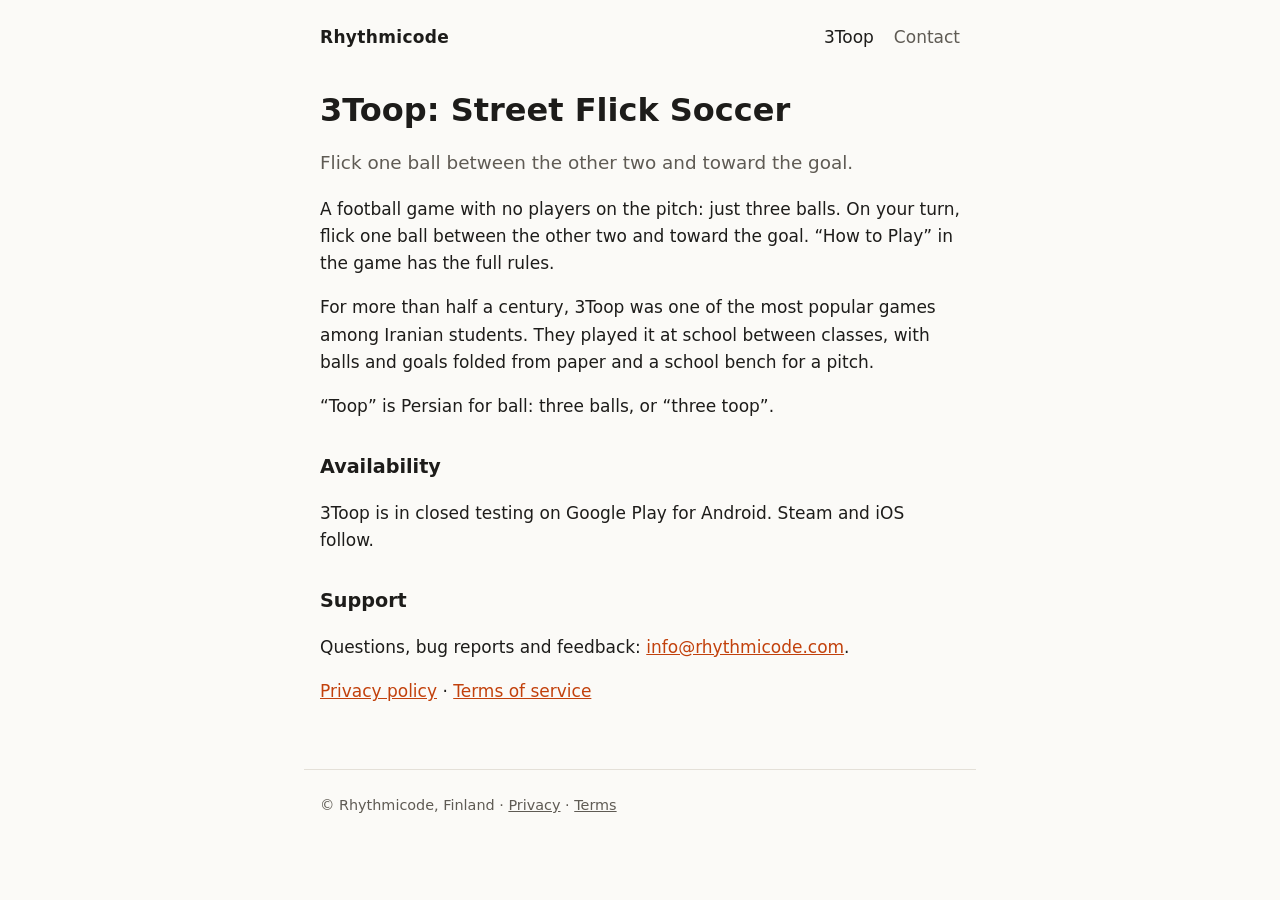
==== 3toop/index.html @ 541743bc "The first site: home, 3Toop page, privacy policy and terms The policy and terms come from the 3Toop " ====
<!doctype html>
<html lang="en">
<head>
  <meta charset="utf-8">
  <meta name="viewport" content="width=device-width, initial-scale=1">
  <title>3Toop: Street Flick Soccer</title>
  <meta name="description" content="A football game with no players on the pitch: just three balls.">
  <link rel="icon" href="/3toop/icon.png">
  <link rel="stylesheet" href="/style.css">
</head>
<body>
  <header>
    <a class="brand" href="/">Rhythmicode</a>
    <nav>
      <a href="/3toop/" aria-current="page">3Toop</a>
      <a href="mailto:info@rhythmicode.com">Contact</a>
    </nav>
  </header>
  <main>
    <h1>3Toop: Street Flick Soccer</h1>
    <p class="lede">Flick one ball between the other two and toward the goal.</p>

    <p>A football game with no players on the pitch: just three balls. On your
    turn, flick one ball between the other two and toward the goal. “How to
    Play” in the game has the full rules.</p>

    <p>For more than half a century, 3Toop was one of the most popular games
    among Iranian students. They played it at school between classes, with
    balls and goals folded from paper and a school bench for a pitch.</p>

    <p>“Toop” is Persian for ball: three balls, or “three toop”.</p>

    <h2>Availability</h2>
    <p>3Toop is in closed testing on Google Play for Android. Steam and iOS
    follow.</p>

    <h2>Support</h2>
    <p>Questions, bug reports and feedback:
    <a href="mailto:info@rhythmicode.com">info@rhythmicode.com</a>.</p>

    <p><a href="/3toop/privacy/">Privacy policy</a> ·
    <a href="/3toop/terms/">Terms of service</a></p>
  </main>
  <footer>
    © Rhythmicode, Finland ·
    <a href="/3toop/privacy/">Privacy</a> ·
    <a href="/3toop/terms/">Terms</a>
  </footer>
</body>
</html>
---- style.css ----
:root {
  --bg: #fbfaf7;
  --fg: #1d1c1a;
  --muted: #5f5b54;
  --accent: #c2410c;
  --rule: #e4e0d8;
  color-scheme: light dark;
}

@media (prefers-color-scheme: dark) {
  :root {
    --bg: #161514;
    --fg: #ecebe7;
    --muted: #a8a49c;
    --accent: #fb923c;
    --rule: #2e2c29;
  }
}

* { box-sizing: border-box; }

body {
  margin: 0;
  background: var(--bg);
  color: var(--fg);
  font: 17px/1.6 system-ui, -apple-system, "Segoe UI", Roboto, sans-serif;
}

main, header, footer {
  max-width: 42rem;
  margin: 0 auto;
  padding: 0 16px;
}

header {
  display: flex;
  justify-content: space-between;
  align-items: baseline;
  flex-wrap: wrap;
  gap: 0.5rem 1.25rem;
  padding-top: 1.5rem;
  padding-bottom: 1.5rem;
}

header .brand {
  font-weight: 700;
  letter-spacing: 0.02em;
  color: var(--fg);
  text-decoration: none;
}

nav { display: flex; gap: 1.25rem; }
nav a { color: var(--muted); text-decoration: none; }
nav a:hover, nav a[aria-current="page"] { color: var(--fg); }

h1 { font-size: 2rem; line-height: 1.2; margin: 1rem 0 0.5rem; }
h2 { font-size: 1.2rem; margin: 2rem 0 0.5rem; }

a { color: var(--accent); }

.lede { font-size: 1.15rem; color: var(--muted); }
.updated { color: var(--muted); font-size: 0.9rem; }

.card {
  display: flex;
  gap: 1rem;
  align-items: center;
  padding: 1rem;
  border: 1px solid var(--rule);
  border-radius: 12px;
  color: inherit;
  text-decoration: none;
}
.card img { width: 72px; height: 72px; border-radius: 16px; flex: none; }
.card strong { display: block; font-size: 1.1rem; }
.card span { color: var(--muted); }

footer {
  margin-top: 4rem;
  padding-top: 1.5rem;
  padding-bottom: 2rem;
  border-top: 1px solid var(--rule);
  color: var(--muted);
  font-size: 0.9rem;
}
footer a { color: var(--muted); }
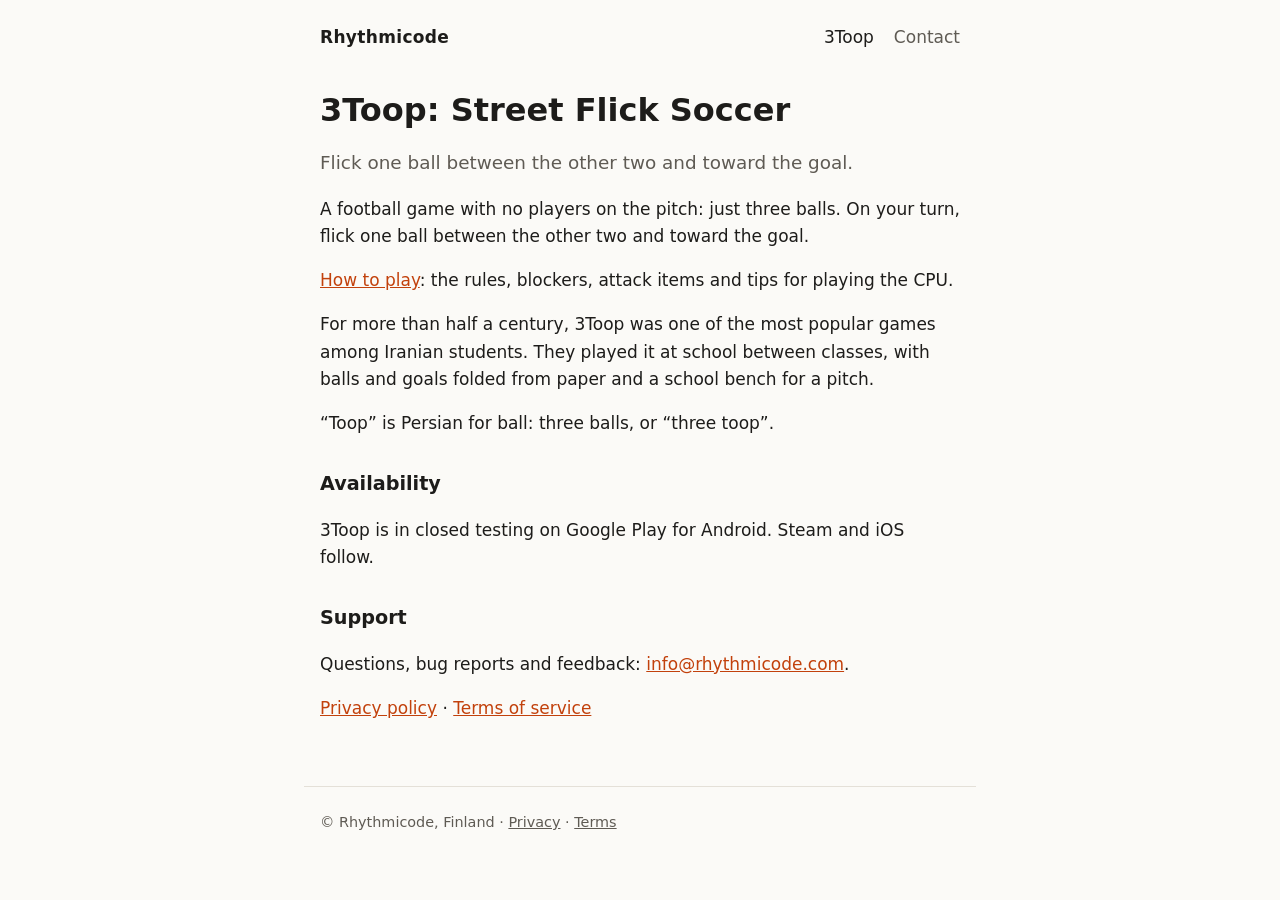
==== commit bd3d352d: "Add a How to play page for 3Toop A player-facing guide at /3toop/how-to-play/: the match rules, bloc" ====
--- a/3toop/index.html
+++ b/3toop/index.html
@@ -21,8 +21,10 @@
     <p class="lede">Flick one ball between the other two and toward the goal.</p>
 
     <p>A football game with no players on the pitch: just three balls. On your
-    turn, flick one ball between the other two and toward the goal. “How to
-    Play” in the game has the full rules.</p>
+    turn, flick one ball between the other two and toward the goal.</p>
+
+    <p><a href="/3toop/how-to-play/">How to play</a>: the rules, blockers,
+    attack items and tips for playing the CPU.</p>
 
     <p>For more than half a century, 3Toop was one of the most popular games
     among Iranian students. They played it at school between classes, with
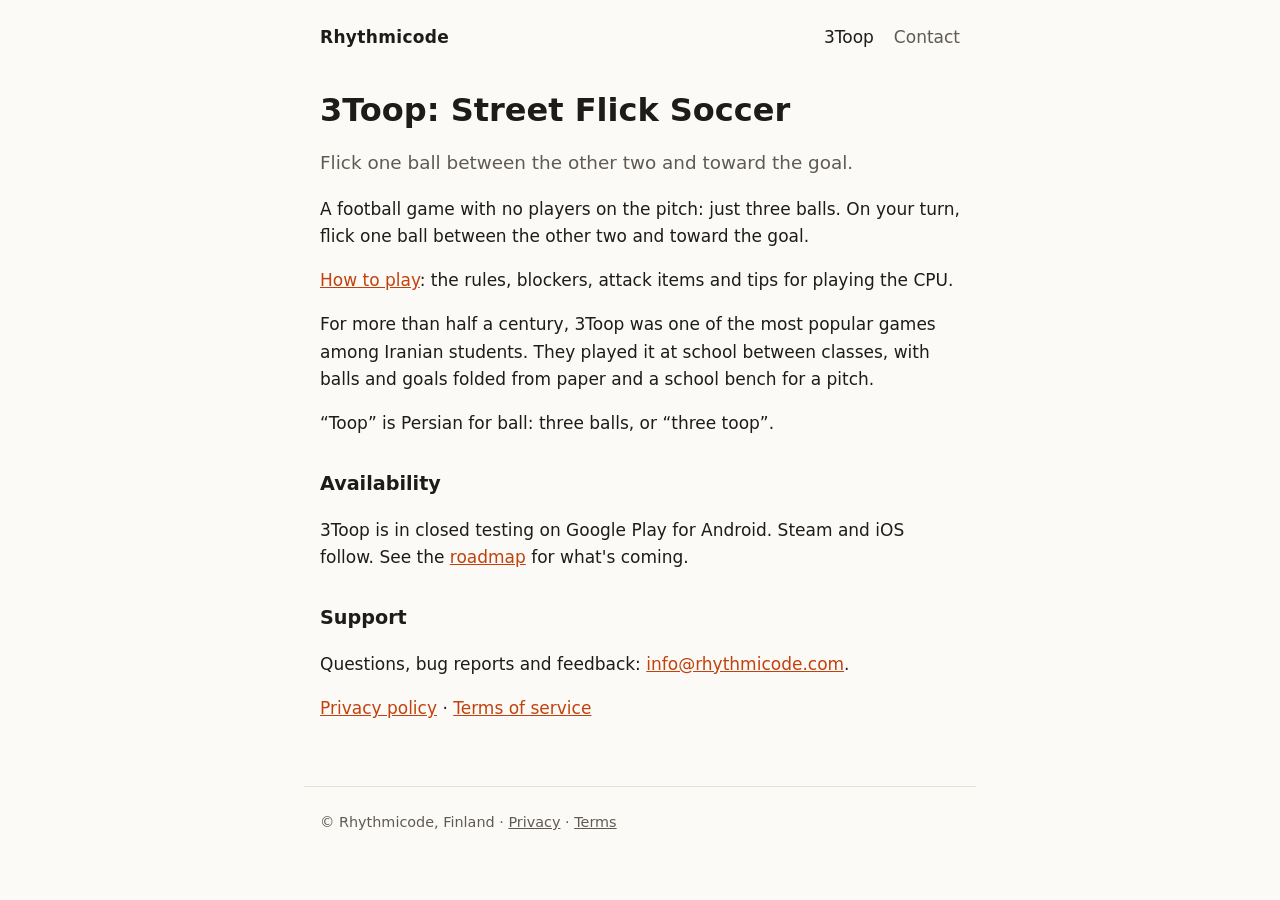
==== commit 883c2721: "Add a player-facing 3Toop roadmap page at /3toop/roadmap/ Now / Next / Later timeline with a status " ====
--- a/3toop/index.html
+++ b/3toop/index.html
@@ -5,7 +5,7 @@
   <meta name="viewport" content="width=device-width, initial-scale=1">
   <title>3Toop: Street Flick Soccer</title>
   <meta name="description" content="A football game with no players on the pitch: just three balls.">
-  <link rel="icon" href="/3toop/icon.png">
+  <link rel="icon" href="/3toop/icon.png?v=2">
   <link rel="stylesheet" href="/style.css">
 </head>
 <body>
@@ -34,7 +34,7 @@
 
     <h2>Availability</h2>
     <p>3Toop is in closed testing on Google Play for Android. Steam and iOS
-    follow.</p>
+    follow. See the <a href="/3toop/roadmap/">roadmap</a> for what's coming.</p>
 
     <h2>Support</h2>
     <p>Questions, bug reports and feedback:
